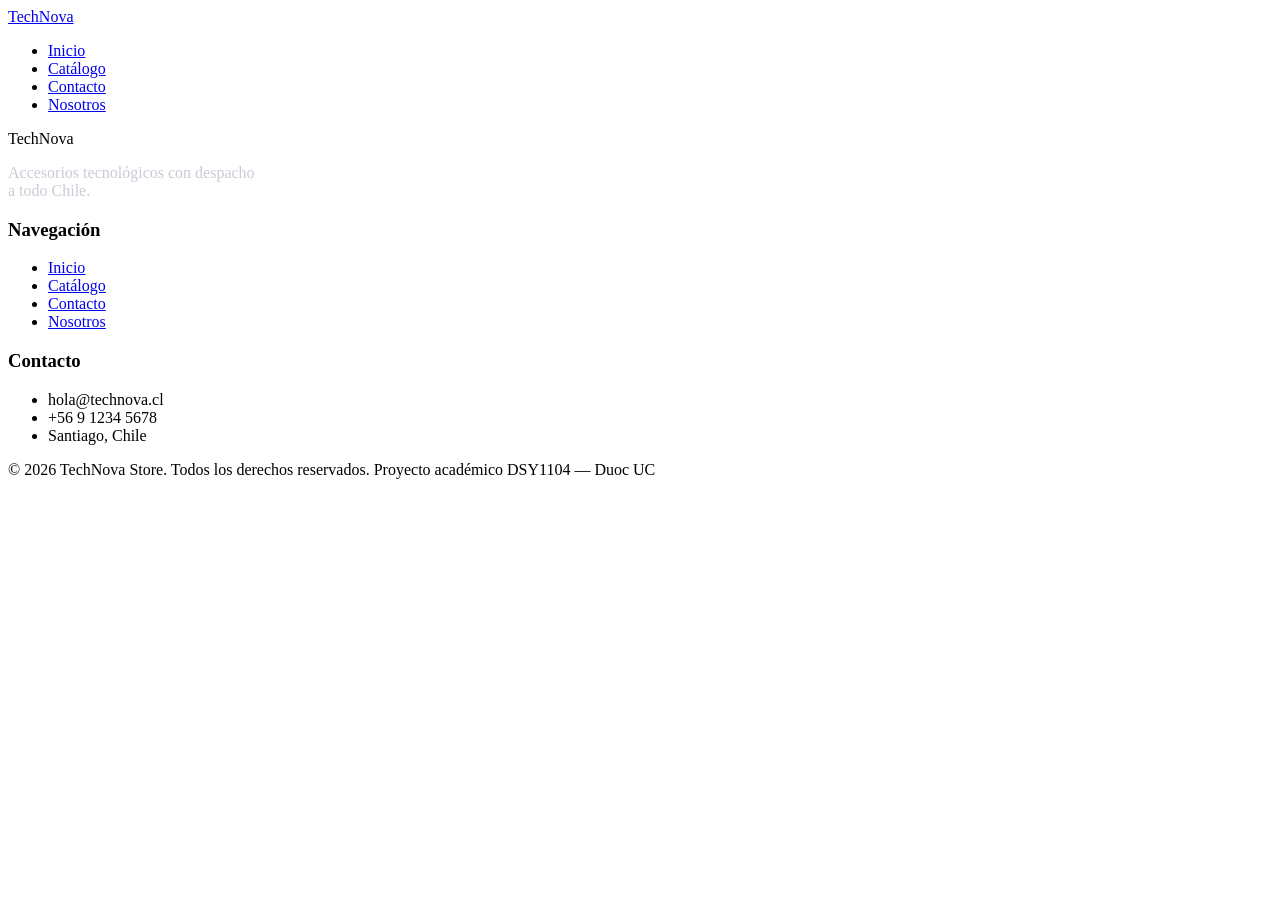
==== catalogo.html @ 8fb828d3 "Agrega pagina catalogo.html con grilla de 6 productos" ====
<!DOCTYPE html>
<html lang="es">
<head>
  <meta charset="UTF-8">
  <meta name="viewport" content="width=device-width, initial-scale=1.0">
  <title>Catálogo — TechNova Store</title>
  <meta name="description" content="Catálogo de accesorios tecnológicos TechNova Store.">
  <link rel="stylesheet" href="css/styles.css">
</head>
<body>
  <header class="site-header">
    <div class="container">
      <a href="index.html" class="logo">TechNova</a>
      <nav class="main-nav">
        <ul>
          <li><a href="index.html">Inicio</a></li>
          <li><a href="catalogo.html" aria-current="page">Catálogo</a></li>
          <li><a href="contacto.html">Contacto</a></li>
          <li><a href="nosotros.html">Nosotros</a></li>
        </ul>
      </nav>
    </div>
  </header>

  <main>

  </main>

  <footer class="site-footer">
    <div class="container">
      <div class="footer-grid">
        <div>
          <p class="logo" style="margin-bottom:8px;">TechNova</p>
          <p style="color:#c8ccd6; max-width: 32ch;">Accesorios tecnológicos con despacho a todo Chile.</p>
        </div>
        <div>
          <h3>Navegación</h3>
          <ul>
            <li><a href="index.html">Inicio</a></li>
            <li><a href="catalogo.html">Catálogo</a></li>
            <li><a href="contacto.html">Contacto</a></li>
            <li><a href="nosotros.html">Nosotros</a></li>
          </ul>
        </div>
        <div>
          <h3>Contacto</h3>
          <ul>
            <li>hola@technova.cl</li>
            <li>+56 9 1234 5678</li>
            <li>Santiago, Chile</li>
          </ul>
        </div>
      </div>
      <div class="footer-bottom">
        <span>© 2026 TechNova Store. Todos los derechos reservados.</span>
        <span>Proyecto académico DSY1104 — Duoc UC</span>
      </div>
    </div>
  </footer>

  <script src="js/scripts.js"></script>
</body>
</html>
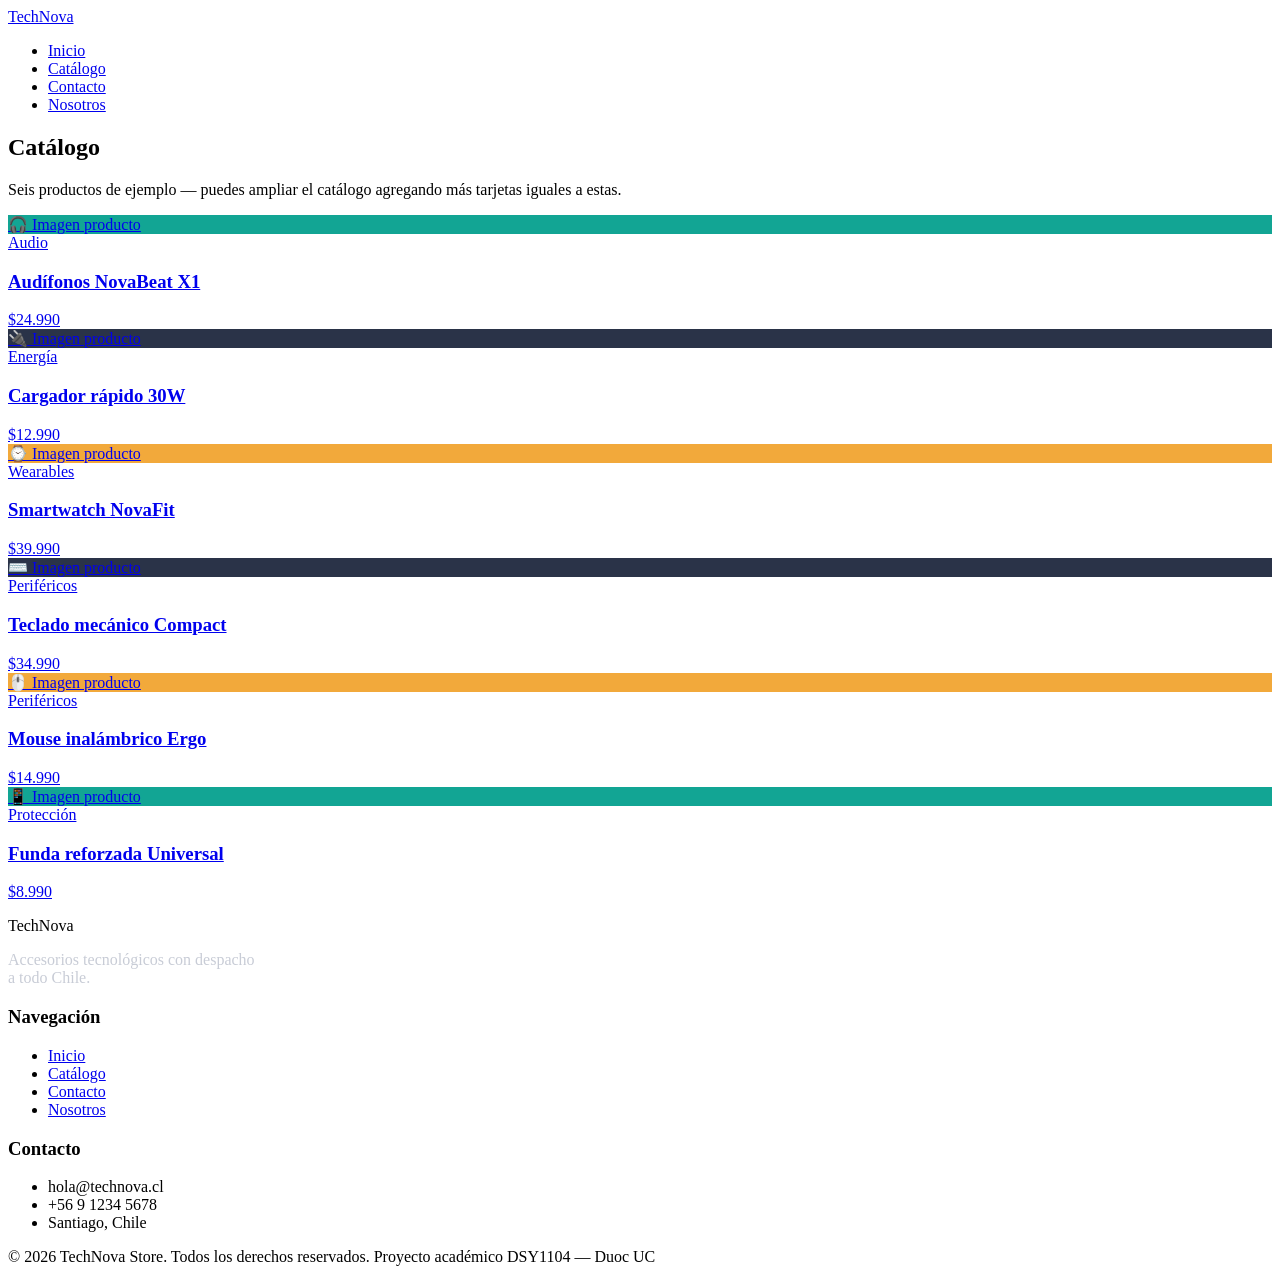
==== commit 8cc41332: "Agrega estructura base para producto.html" ====
--- a/catalogo.html
+++ b/catalogo.html
@@ -23,7 +23,74 @@
   </header>
 
   <main>
+    <section class="section">
+      <div class="container">
+        <div class="section-head">
+          <div>
+            <h1>Catálogo</h1>
+            <p>Seis productos de ejemplo — puedes ampliar el catálogo agregando más tarjetas iguales a estas.</p>
+          </div>
+        </div>
 
+        <div class="product-grid">
+
+          <a class="product-card" href="producto.html">
+            <div class="product-thumb" style="background:#12A594;">🎧 Imagen producto</div>
+            <div class="product-body">
+              <span class="product-cat">Audio</span>
+              <h3>Audífonos NovaBeat X1</h3>
+              <span class="product-price">$24.990</span>
+            </div>
+          </a>
+
+          <a class="product-card" href="producto.html">
+            <div class="product-thumb" style="background:#2a3348;">🔌 Imagen producto</div>
+            <div class="product-body">
+              <span class="product-cat">Energía</span>
+              <h3>Cargador rápido 30W</h3>
+              <span class="product-price">$12.990</span>
+            </div>
+          </a>
+
+          <a class="product-card" href="producto.html">
+            <div class="product-thumb" style="background:#F2A93B;">⌚ Imagen producto</div>
+            <div class="product-body">
+              <span class="product-cat">Wearables</span>
+              <h3>Smartwatch NovaFit</h3>
+              <span class="product-price">$39.990</span>
+            </div>
+          </a>
+
+          <a class="product-card" href="producto.html">
+            <div class="product-thumb" style="background:#2a3348;">⌨️ Imagen producto</div>
+            <div class="product-body">
+              <span class="product-cat">Periféricos</span>
+              <h3>Teclado mecánico Compact</h3>
+              <span class="product-price">$34.990</span>
+            </div>
+          </a>
+
+          <a class="product-card" href="producto.html">
+            <div class="product-thumb" style="background:#F2A93B;">🖱️ Imagen producto</div>
+            <div class="product-body">
+              <span class="product-cat">Periféricos</span>
+              <h3>Mouse inalámbrico Ergo</h3>
+              <span class="product-price">$14.990</span>
+            </div>
+          </a>
+
+          <a class="product-card" href="producto.html">
+            <div class="product-thumb" style="background:#12A594;">📱 Imagen producto</div>
+            <div class="product-body">
+              <span class="product-cat">Protección</span>
+              <h3>Funda reforzada Universal</h3>
+              <span class="product-price">$8.990</span>
+            </div>
+          </a>
+
+        </div>
+      </div>
+    </section>
   </main>
 
   <footer class="site-footer">
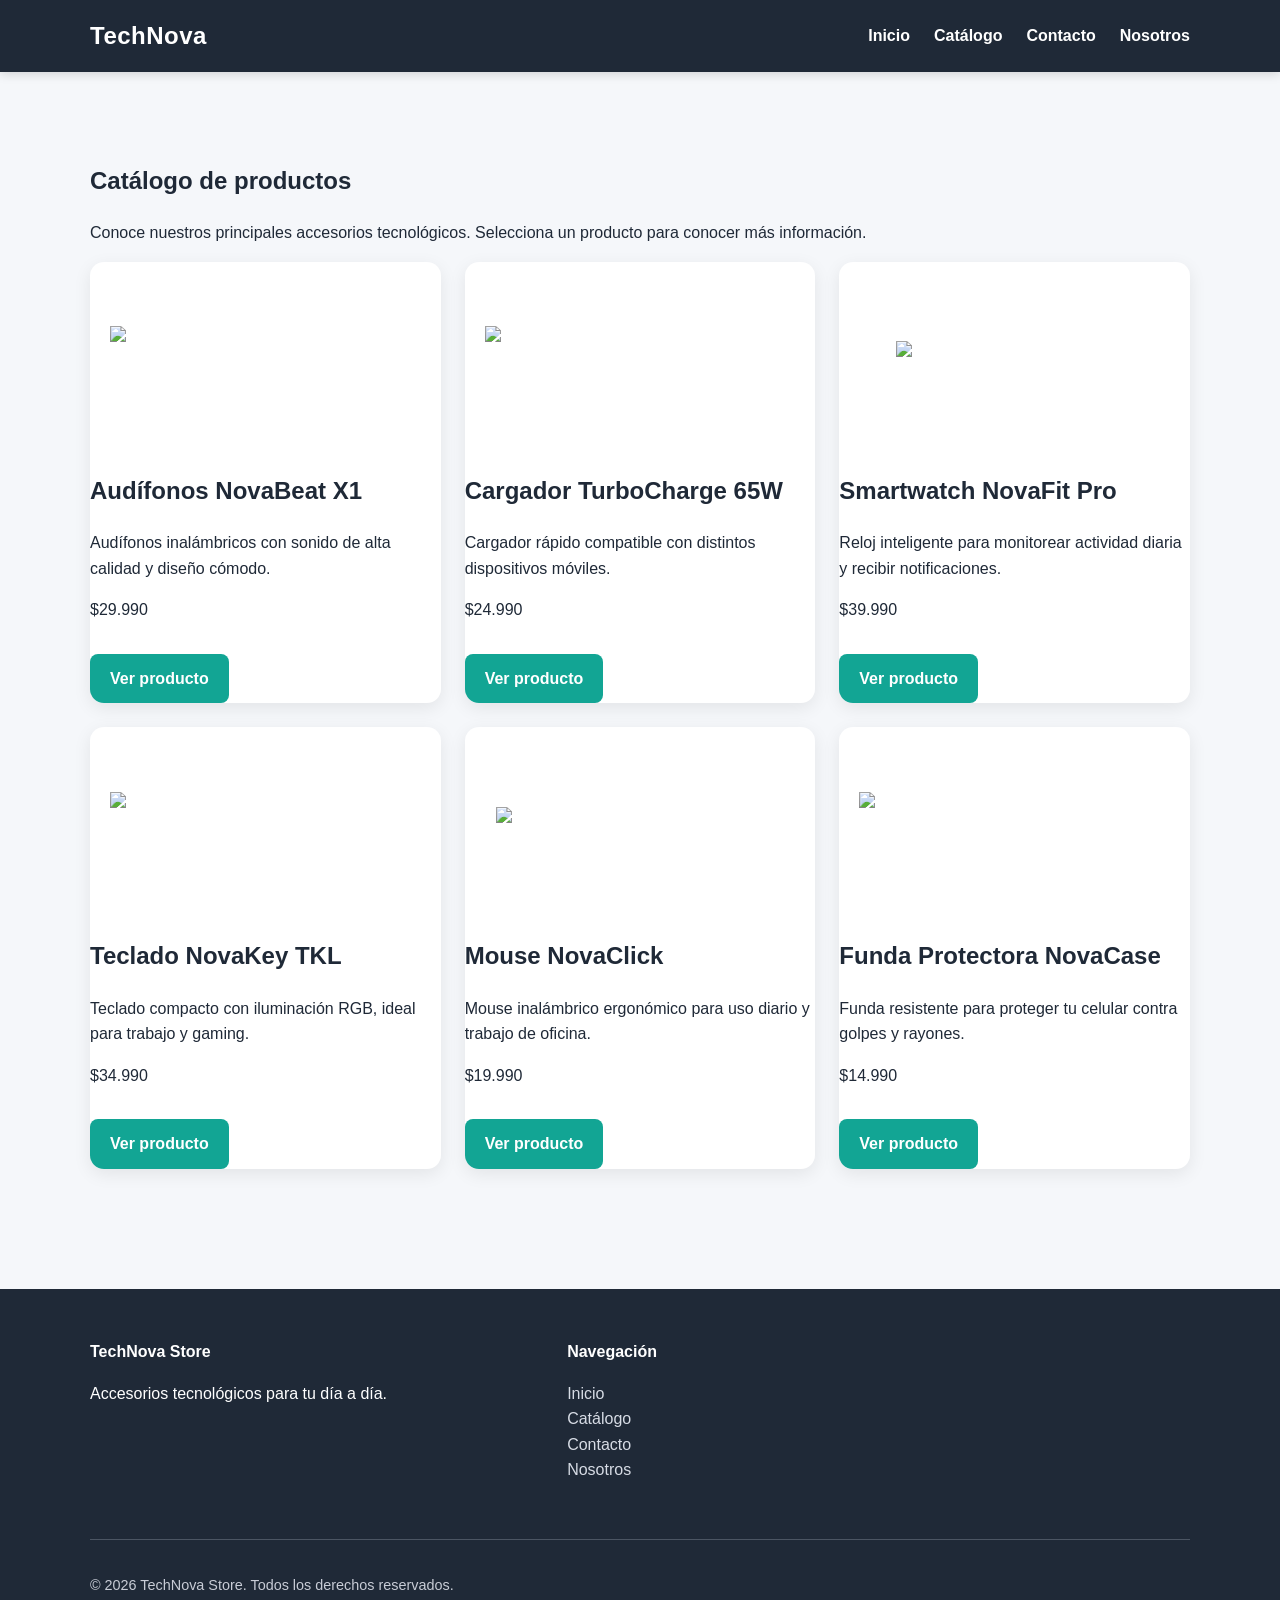
==== commit 2347f756: "feat: agrega imagenes reales al catalogo" ====
--- a/catalogo.html
+++ b/catalogo.html
@@ -1,130 +1,246 @@
 <!DOCTYPE html>
 <html lang="es">
 <head>
-  <meta charset="UTF-8">
-  <meta name="viewport" content="width=device-width, initial-scale=1.0">
-  <title>Catálogo — TechNova Store</title>
-  <meta name="description" content="Catálogo de accesorios tecnológicos TechNova Store.">
-  <link rel="stylesheet" href="css/styles.css">
+    <meta charset="UTF-8">
+    <meta name="viewport" content="width=device-width, initial-scale=1.0">
+    <title>Catálogo | TechNova Store</title>
+    <link rel="stylesheet" href="css/styles.css">
 </head>
+
 <body>
-  <header class="site-header">
-    <div class="container">
-      <a href="index.html" class="logo">TechNova</a>
-      <nav class="main-nav">
-        <ul>
-          <li><a href="index.html">Inicio</a></li>
-          <li><a href="catalogo.html" aria-current="page">Catálogo</a></li>
-          <li><a href="contacto.html">Contacto</a></li>
-          <li><a href="nosotros.html">Nosotros</a></li>
-        </ul>
-      </nav>
-    </div>
-  </header>
-
-  <main>
-    <section class="section">
-      <div class="container">
-        <div class="section-head">
-          <div>
-            <h1>Catálogo</h1>
-            <p>Seis productos de ejemplo — puedes ampliar el catálogo agregando más tarjetas iguales a estas.</p>
-          </div>
+
+    <header class="site-header">
+        <div class="container">
+            <a href="index.html" class="logo">TechNova</a>
+
+            <nav class="main-nav">
+                <ul>
+                    <li><a href="index.html">Inicio</a></li>
+                    <li><a href="catalogo.html" aria-current="page">Catálogo</a></li>
+                    <li><a href="contacto.html">Contacto</a></li>
+                    <li><a href="nosotros.html">Nosotros</a></li>
+                </ul>
+            </nav>
         </div>
-
-        <div class="product-grid">
-
-          <a class="product-card" href="producto.html">
-            <div class="product-thumb" style="background:#12A594;">🎧 Imagen producto</div>
-            <div class="product-body">
-              <span class="product-cat">Audio</span>
-              <h3>Audífonos NovaBeat X1</h3>
-              <span class="product-price">$24.990</span>
+    </header>
+
+
+    <main>
+
+        <section class="section">
+            <div class="container">
+
+                <h1>Catálogo de productos</h1>
+
+                <p>
+                    Conoce nuestros principales accesorios tecnológicos.
+                    Selecciona un producto para conocer más información.
+                </p>
+
+
+                <div class="product-grid">
+
+                    <!-- Audífonos -->
+                    <article class="product-card">
+
+                        <div class="product-thumb">
+                            <img 
+                                src="img/audifonos.jpg" 
+                                alt="Audífonos inalámbricos TechNova">
+                        </div>
+
+                        <div class="product-info">
+                            <h2>Audífonos NovaBeat X1</h2>
+
+                            <p>
+                                Audífonos inalámbricos con sonido de alta calidad
+                                y diseño cómodo.
+                            </p>
+
+                            <p class="price">$29.990</p>
+
+                            <a href="producto.html" class="btn btn-primary">
+                                Ver producto
+                            </a>
+                        </div>
+
+                    </article>
+
+
+                    <!-- Cargador -->
+                    <article class="product-card">
+
+                        <div class="product-thumb">
+                            <img 
+                                src="img/cargador.jpg" 
+                                alt="Cargador rápido TechNova de 65 watts">
+                        </div>
+
+                        <div class="product-info">
+                            <h2>Cargador TurboCharge 65W</h2>
+
+                            <p>
+                                Cargador rápido compatible con distintos
+                                dispositivos móviles.
+                            </p>
+
+                            <p class="price">$24.990</p>
+
+                            <a href="producto.html" class="btn btn-primary">
+                                Ver producto
+                            </a>
+                        </div>
+
+                    </article>
+
+
+                    <!-- Smartwatch -->
+                    <article class="product-card">
+
+                        <div class="product-thumb">
+                            <img 
+                                src="img/smartwatch.jpg" 
+                                alt="Smartwatch NovaFit Pro">
+                        </div>
+
+                        <div class="product-info">
+                            <h2>Smartwatch NovaFit Pro</h2>
+
+                            <p>
+                                Reloj inteligente para monitorear actividad
+                                diaria y recibir notificaciones.
+                            </p>
+
+                            <p class="price">$39.990</p>
+
+                            <a href="producto.html" class="btn btn-primary">
+                                Ver producto
+                            </a>
+                        </div>
+
+                    </article>
+
+
+                    <!-- Teclado -->
+                    <article class="product-card">
+
+                        <div class="product-thumb">
+                            <img 
+                                src="img/teclado.jpg" 
+                                alt="Teclado mecánico NovaKey TKL">
+                        </div>
+
+                        <div class="product-info">
+                            <h2>Teclado NovaKey TKL</h2>
+
+                            <p>
+                                Teclado compacto con iluminación RGB,
+                                ideal para trabajo y gaming.
+                            </p>
+
+                            <p class="price">$34.990</p>
+
+                            <a href="producto.html" class="btn btn-primary">
+                                Ver producto
+                            </a>
+                        </div>
+
+                    </article>
+
+
+                    <!-- Mouse -->
+                    <article class="product-card">
+
+                        <div class="product-thumb">
+                            <img 
+                                src="img/mouse.jpg" 
+                                alt="Mouse inalámbrico NovaClick">
+                        </div>
+
+                        <div class="product-info">
+                            <h2>Mouse NovaClick</h2>
+
+                            <p>
+                                Mouse inalámbrico ergonómico para uso diario
+                                y trabajo de oficina.
+                            </p>
+
+                            <p class="price">$19.990</p>
+
+                            <a href="producto.html" class="btn btn-primary">
+                                Ver producto
+                            </a>
+                        </div>
+
+                    </article>
+
+
+                    <!-- Funda -->
+                    <article class="product-card">
+
+                        <div class="product-thumb">
+                            <img 
+                                src="img/funda.jpg" 
+                                alt="Funda protectora NovaCase para celular">
+                        </div>
+
+                        <div class="product-info">
+                            <h2>Funda Protectora NovaCase</h2>
+
+                            <p>
+                                Funda resistente para proteger tu celular
+                                contra golpes y rayones.
+                            </p>
+
+                            <p class="price">$14.990</p>
+
+                            <a href="producto.html" class="btn btn-primary">
+                                Ver producto
+                            </a>
+                        </div>
+
+                    </article>
+
+                </div>
+
             </div>
-          </a>
-
-          <a class="product-card" href="producto.html">
-            <div class="product-thumb" style="background:#2a3348;">🔌 Imagen producto</div>
-            <div class="product-body">
-              <span class="product-cat">Energía</span>
-              <h3>Cargador rápido 30W</h3>
-              <span class="product-price">$12.990</span>
+        </section>
+
+    </main>
+
+
+    <footer class="site-footer">
+        <div class="container">
+
+            <div class="footer-grid">
+
+                <div>
+                    <strong>TechNova Store</strong>
+                    <p>
+                        Accesorios tecnológicos para tu día a día.
+                    </p>
+                </div>
+
+                <div>
+                    <strong>Navegación</strong>
+                    <p>
+                        <a href="index.html">Inicio</a><br>
+                        <a href="catalogo.html">Catálogo</a><br>
+                        <a href="contacto.html">Contacto</a><br>
+                        <a href="nosotros.html">Nosotros</a>
+                    </p>
+                </div>
+
             </div>
-          </a>
-
-          <a class="product-card" href="producto.html">
-            <div class="product-thumb" style="background:#F2A93B;">⌚ Imagen producto</div>
-            <div class="product-body">
-              <span class="product-cat">Wearables</span>
-              <h3>Smartwatch NovaFit</h3>
-              <span class="product-price">$39.990</span>
+
+            <div class="footer-bottom">
+                <p>
+                    &copy; 2026 TechNova Store. Todos los derechos reservados.
+                </p>
             </div>
-          </a>
-
-          <a class="product-card" href="producto.html">
-            <div class="product-thumb" style="background:#2a3348;">⌨️ Imagen producto</div>
-            <div class="product-body">
-              <span class="product-cat">Periféricos</span>
-              <h3>Teclado mecánico Compact</h3>
-              <span class="product-price">$34.990</span>
-            </div>
-          </a>
-
-          <a class="product-card" href="producto.html">
-            <div class="product-thumb" style="background:#F2A93B;">🖱️ Imagen producto</div>
-            <div class="product-body">
-              <span class="product-cat">Periféricos</span>
-              <h3>Mouse inalámbrico Ergo</h3>
-              <span class="product-price">$14.990</span>
-            </div>
-          </a>
-
-          <a class="product-card" href="producto.html">
-            <div class="product-thumb" style="background:#12A594;">📱 Imagen producto</div>
-            <div class="product-body">
-              <span class="product-cat">Protección</span>
-              <h3>Funda reforzada Universal</h3>
-              <span class="product-price">$8.990</span>
-            </div>
-          </a>
 
         </div>
-      </div>
-    </section>
-  </main>
-
-  <footer class="site-footer">
-    <div class="container">
-      <div class="footer-grid">
-        <div>
-          <p class="logo" style="margin-bottom:8px;">TechNova</p>
-          <p style="color:#c8ccd6; max-width: 32ch;">Accesorios tecnológicos con despacho a todo Chile.</p>
-        </div>
-        <div>
-          <h3>Navegación</h3>
-          <ul>
-            <li><a href="index.html">Inicio</a></li>
-            <li><a href="catalogo.html">Catálogo</a></li>
-            <li><a href="contacto.html">Contacto</a></li>
-            <li><a href="nosotros.html">Nosotros</a></li>
-          </ul>
-        </div>
-        <div>
-          <h3>Contacto</h3>
-          <ul>
-            <li>hola@technova.cl</li>
-            <li>+56 9 1234 5678</li>
-            <li>Santiago, Chile</li>
-          </ul>
-        </div>
-      </div>
-      <div class="footer-bottom">
-        <span>© 2026 TechNova Store. Todos los derechos reservados.</span>
-        <span>Proyecto académico DSY1104 — Duoc UC</span>
-      </div>
-    </div>
-  </footer>
-
-  <script src="js/scripts.js"></script>
+    </footer>
+
 </body>
 </html>
--- a/css/styles.css
+++ b/css/styles.css
@@ -0,0 +1,489 @@
+/* ================================
+   CONFIGURACIÓN GENERAL
+================================ */
+
+* {
+  box-sizing: border-box;
+}
+
+html {
+  scroll-behavior: smooth;
+}
+
+body {
+  margin: 0;
+  font-family: Arial, Helvetica, sans-serif;
+  background: #f5f7fa;
+  color: #1f2937;
+  line-height: 1.6;
+}
+
+img {
+  max-width: 100%;
+  display: block;
+}
+
+a {
+  color: inherit;
+}
+
+.container {
+  width: min(1100px, 92%);
+  margin: 0 auto;
+}
+
+
+/* ================================
+   ENCABEZADO Y NAVEGACIÓN
+================================ */
+
+.site-header {
+  background: #1f2937;
+  color: white;
+  position: sticky;
+  top: 0;
+  z-index: 1000;
+  box-shadow: 0 2px 10px rgba(0, 0, 0, 0.15);
+}
+
+.site-header .container {
+  min-height: 72px;
+  display: flex;
+  align-items: center;
+  justify-content: space-between;
+  gap: 30px;
+}
+
+.logo {
+  color: white;
+  text-decoration: none;
+  font-size: 1.5rem;
+  font-weight: 800;
+  letter-spacing: 0.5px;
+}
+
+.main-nav ul {
+  list-style: none;
+  display: flex;
+  gap: 24px;
+  margin: 0;
+  padding: 0;
+}
+
+.main-nav a {
+  color: white;
+  text-decoration: none;
+  font-weight: 600;
+  transition: opacity 0.2s ease;
+}
+
+.main-nav a:hover,
+.main-nav a:focus {
+  opacity: 0.75;
+}
+
+
+/* ================================
+   SECCIONES
+================================ */
+
+.section {
+  padding: 70px 0;
+}
+
+.section-alt {
+  background: #e9eef5;
+}
+
+.section-head {
+  display: flex;
+  justify-content: space-between;
+  align-items: end;
+  gap: 30px;
+  margin-bottom: 35px;
+}
+
+.section-head h1,
+.section-head h2 {
+  margin-top: 0;
+  margin-bottom: 10px;
+}
+
+.section-head p {
+  margin: 0;
+  color: #5b6472;
+}
+
+
+/* ================================
+   HERO
+================================ */
+
+.hero {
+  background: linear-gradient(135deg, #1f2937, #374151);
+  color: white;
+  padding: 90px 0;
+}
+
+.hero .container {
+  display: grid;
+  grid-template-columns: 1.2fr 0.8fr;
+  align-items: center;
+  gap: 50px;
+}
+
+.hero-copy {
+  max-width: 650px;
+}
+
+.eyebrow {
+  color: #12a594;
+  font-weight: 800;
+  text-transform: uppercase;
+  letter-spacing: 1px;
+}
+
+.hero h1 {
+  font-size: clamp(2.2rem, 5vw, 4rem);
+  line-height: 1.1;
+  margin: 15px 0 20px;
+}
+
+.hero p:not(.eyebrow) {
+  color: #d7dce5;
+  font-size: 1.05rem;
+}
+
+
+/* ================================
+   BOTONES
+================================ */
+
+.btn {
+  display: inline-block;
+  border: none;
+  border-radius: 8px;
+  padding: 12px 20px;
+  margin-top: 15px;
+  font-weight: 700;
+  text-decoration: none;
+  cursor: pointer;
+  transition: transform 0.2s ease, opacity 0.2s ease;
+}
+
+.btn:hover {
+  transform: translateY(-2px);
+}
+
+.btn-primary {
+  background: #12a594;
+  color: white;
+}
+
+.btn-secondary {
+  background: #f2a93b;
+  color: #1f2937;
+}
+
+
+/* ================================
+   HERO - PRODUCTOS DE EJEMPLO
+================================ */
+
+.shelf-mock {
+  display: grid;
+  gap: 15px;
+}
+
+.shelf-row {
+  display: grid;
+  grid-template-columns: repeat(3, 1fr);
+  gap: 15px;
+}
+
+.shelf-item {
+  min-height: 130px;
+  display: grid;
+  place-items: center;
+  border-radius: 15px;
+  color: white;
+  font-size: 3rem;
+  box-shadow: 0 8px 20px rgba(0, 0, 0, 0.18);
+}
+
+
+/* ================================
+   PRODUCTOS
+================================ */
+
+.product-grid {
+  display: grid;
+  grid-template-columns: repeat(3, 1fr);
+  gap: 24px;
+}
+
+.product-card {
+  display: block;
+  background: white;
+  border-radius: 14px;
+  overflow: hidden;
+  text-decoration: none;
+  color: inherit;
+  box-shadow: 0 5px 18px rgba(0, 0, 0, 0.08);
+  transition: transform 0.2s ease, box-shadow 0.2s ease;
+}
+
+.product-card:hover {
+  transform: translateY(-5px);
+  box-shadow: 0 10px 25px rgba(0, 0, 0, 0.14);
+}
+
+.product-thumb {
+  min-height: 190px;
+  display: grid;
+  place-items: center;
+  padding: 20px;
+  color: white;
+  font-weight: 700;
+  font-size: 1.2rem;
+}
+
+.product-body {
+  padding: 20px;
+}
+
+.product-cat {
+  color: #12a594;
+  font-size: 0.85rem;
+  font-weight: 800;
+  text-transform: uppercase;
+}
+
+.product-body h3 {
+  margin: 8px 0;
+}
+
+.product-price {
+  font-weight: 800;
+  font-size: 1.2rem;
+}
+
+
+/* ================================
+   DETALLE DEL PRODUCTO
+================================ */
+
+.product-detail {
+  display: grid;
+  grid-template-columns: 1fr 1fr;
+  gap: 50px;
+  align-items: start;
+}
+
+.product-detail .product-thumb {
+  min-height: 420px;
+  border-radius: 15px;
+  font-size: 4rem;
+}
+
+.spec-list {
+  list-style: none;
+  padding: 0;
+  margin: 30px 0;
+  border-top: 1px solid #d8dee8;
+}
+
+.spec-list li {
+  display: flex;
+  justify-content: space-between;
+  gap: 20px;
+  padding: 14px 0;
+  border-bottom: 1px solid #d8dee8;
+}
+
+
+/* ================================
+   FORMULARIOS
+================================ */
+
+.form-card {
+  background: white;
+  border-radius: 14px;
+  padding: 30px;
+  box-shadow: 0 5px 18px rgba(0, 0, 0, 0.08);
+}
+
+.newsletter {
+  display: flex;
+  align-items: end;
+  gap: 20px;
+}
+
+.field {
+  flex: 1;
+}
+
+.field label {
+  display: block;
+  font-weight: 700;
+  margin-bottom: 8px;
+}
+
+.field input,
+.field textarea,
+.field select {
+  width: 100%;
+  padding: 12px 14px;
+  border: 1px solid #cbd3df;
+  border-radius: 8px;
+  font: inherit;
+  background: white;
+}
+
+.field input:focus,
+.field textarea:focus,
+.field select:focus {
+  outline: 3px solid rgba(18, 165, 148, 0.2);
+  border-color: #12a594;
+}
+
+.error-msg {
+  display: none;
+  color: #c62828;
+  font-size: 0.9rem;
+  margin-top: 6px;
+}
+
+.form-status {
+  margin-bottom: 0;
+  font-weight: 700;
+}
+
+
+/* ================================
+   FOOTER
+================================ */
+
+.site-footer {
+  background: #1f2937;
+  color: white;
+  padding: 50px 0 20px;
+  margin-top: 50px;
+}
+
+.footer-grid {
+  display: grid;
+  grid-template-columns: 1.5fr 1fr 1fr;
+  gap: 40px;
+}
+
+.footer-grid h3 {
+  margin-top: 0;
+}
+
+.footer-grid ul {
+  list-style: none;
+  padding: 0;
+  margin: 0;
+}
+
+.footer-grid li {
+  margin-bottom: 8px;
+}
+
+.footer-grid a {
+  color: #d7dce5;
+  text-decoration: none;
+}
+
+.footer-grid a:hover {
+  text-decoration: underline;
+}
+
+.footer-bottom {
+  display: flex;
+  justify-content: space-between;
+  gap: 20px;
+  margin-top: 40px;
+  padding-top: 20px;
+  border-top: 1px solid #4b5563;
+  color: #c8ccd6;
+  font-size: 0.9rem;
+}
+
+
+/* ================================
+   CONTACTO
+================================ */
+
+#contactForm {
+  max-width: 750px;
+}
+
+#contactForm > div {
+  margin-bottom: 20px;
+}
+
+#contactForm button {
+  margin-top: 5px;
+}
+
+
+/* ================================
+   RESPONSIVE
+================================ */
+
+@media (max-width: 800px) {
+
+  .site-header .container {
+    flex-direction: column;
+    justify-content: center;
+    padding: 18px 0;
+  }
+
+  .main-nav ul {
+    flex-wrap: wrap;
+    justify-content: center;
+    gap: 12px 18px;
+  }
+
+  .hero .container {
+    grid-template-columns: 1fr;
+  }
+
+  .product-grid {
+    grid-template-columns: repeat(2, 1fr);
+  }
+
+  .product-detail {
+    grid-template-columns: 1fr;
+  }
+
+  .newsletter {
+    flex-direction: column;
+    align-items: stretch;
+  }
+
+  .footer-grid {
+    grid-template-columns: 1fr;
+  }
+
+  .footer-bottom {
+    flex-direction: column;
+  }
+}
+
+@media (max-width: 520px) {
+
+  .product-grid {
+    grid-template-columns: 1fr;
+  }
+
+  .section {
+    padding: 50px 0;
+  }
+
+  .hero {
+    padding: 60px 0;
+  }
+}
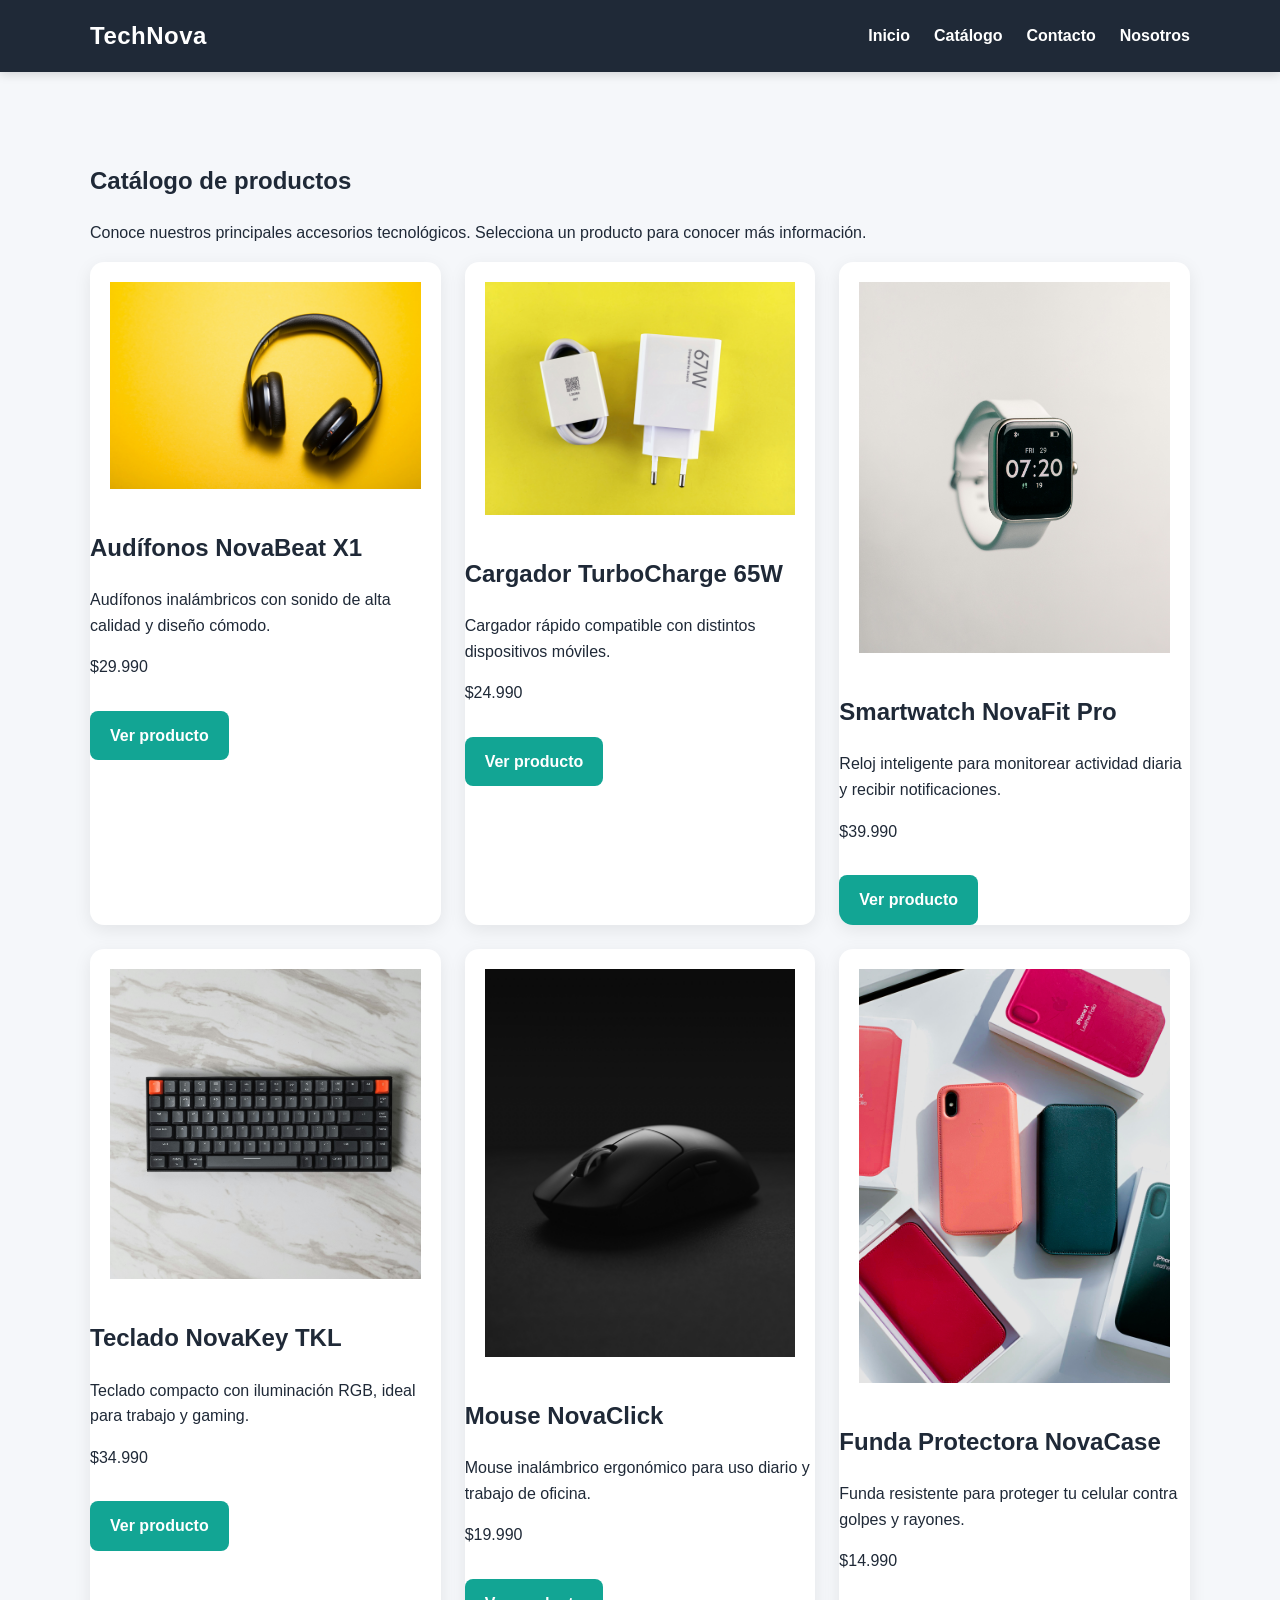
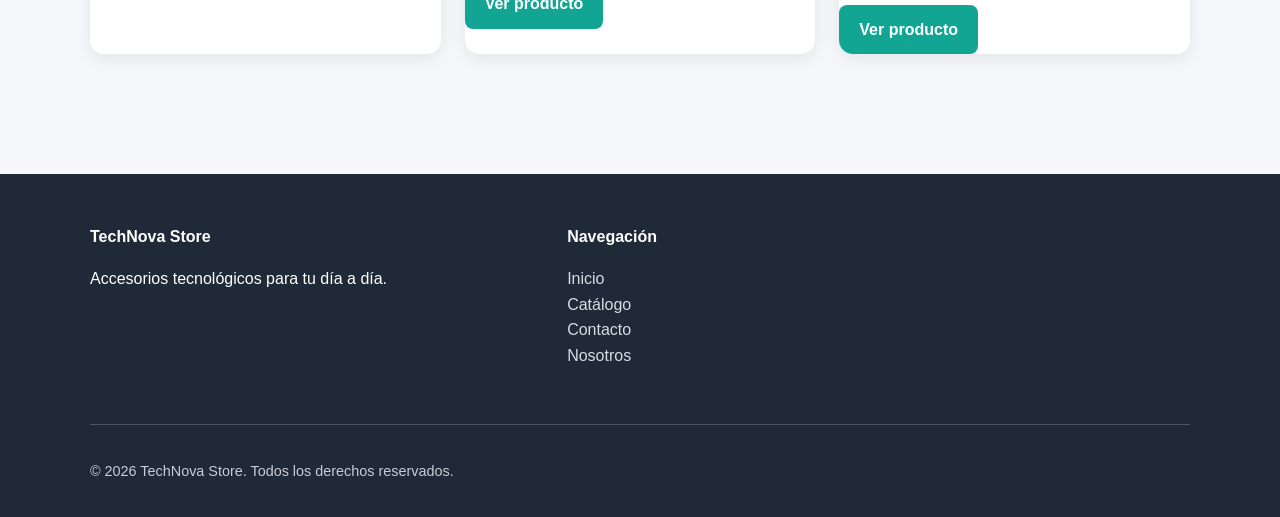
==== commit 9093f1f4: "Mejora de detalle de productos" ====
--- a/catalogo.html
+++ b/catalogo.html
@@ -59,7 +59,7 @@
 
                             <p class="price">$29.990</p>
 
-                            <a href="producto.html" class="btn btn-primary">
+                            <a href="producto.html?producto=audifonos" class="btn btn-primary">
                                 Ver producto
                             </a>
                         </div>
@@ -86,7 +86,7 @@
 
                             <p class="price">$24.990</p>
 
-                            <a href="producto.html" class="btn btn-primary">
+                            <a href="producto.html?producto=cargador" class="btn btn-primary">
                                 Ver producto
                             </a>
                         </div>
@@ -113,7 +113,7 @@
 
                             <p class="price">$39.990</p>
 
-                            <a href="producto.html" class="btn btn-primary">
+                            <a href="producto.html?producto=smartwatch" class="btn btn-primary">
                                 Ver producto
                             </a>
                         </div>
@@ -140,7 +140,7 @@
 
                             <p class="price">$34.990</p>
 
-                            <a href="producto.html" class="btn btn-primary">
+                            <a href="producto.html?producto=teclado" class="btn btn-primary">
                                 Ver producto
                             </a>
                         </div>
@@ -167,7 +167,7 @@
 
                             <p class="price">$19.990</p>
 
-                            <a href="producto.html" class="btn btn-primary">
+                            <a href="producto.html?producto=mouse" class="btn btn-primary">
                                 Ver producto
                             </a>
                         </div>
@@ -194,7 +194,7 @@
 
                             <p class="price">$14.990</p>
 
-                            <a href="producto.html" class="btn btn-primary">
+                            <a href="producto.html?producto=funda" class="btn btn-primary">
                                 Ver producto
                             </a>
                         </div>
--- a/css/styles.css
+++ b/css/styles.css
@@ -486,4 +486,18 @@
   .hero {
     padding: 60px 0;
   }
+}
+
+/* Video de presentación */
+.video-container {
+    max-width: 900px;
+    margin: 2rem auto 0;
+    border-radius: 16px;
+    overflow: hidden;
+    box-shadow: 0 10px 30px rgba(0, 0, 0, 0.12);
+}
+
+.video-container video {
+    width: 100%;
+    display: block;
 }
